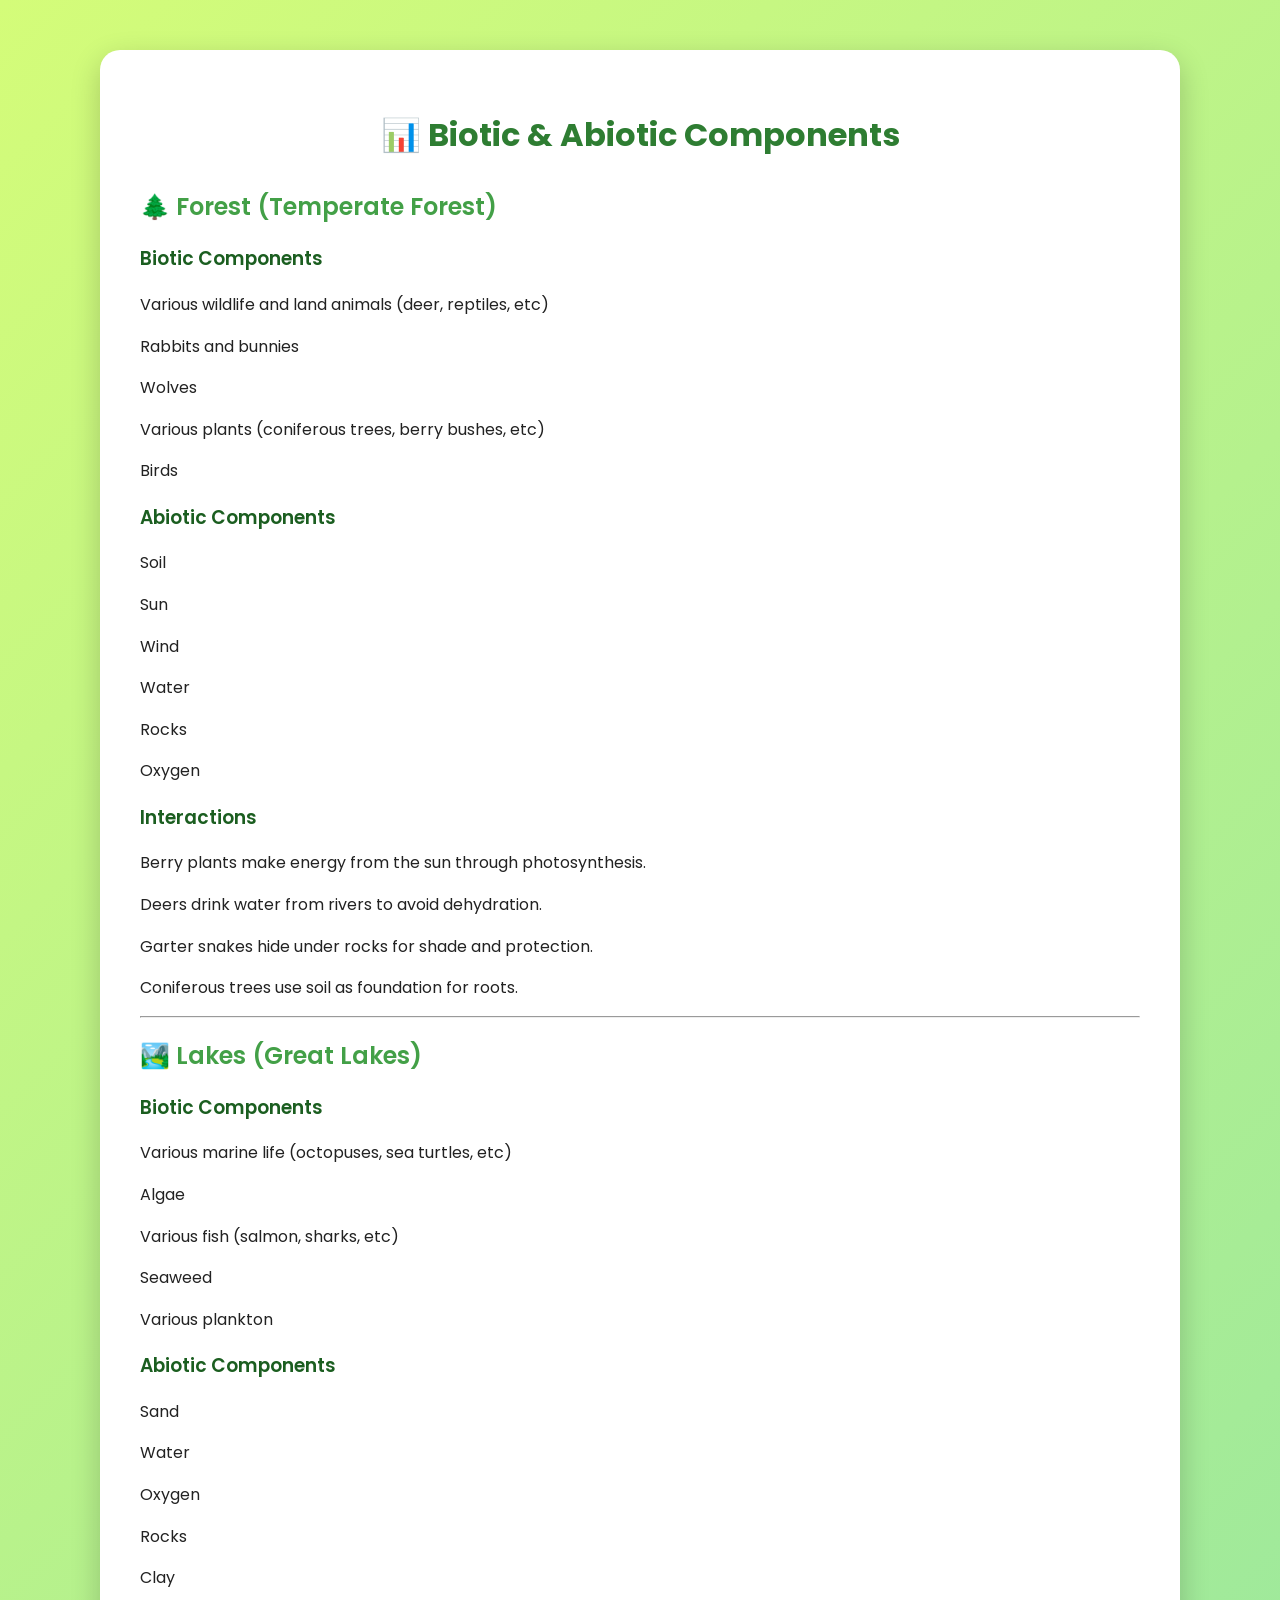
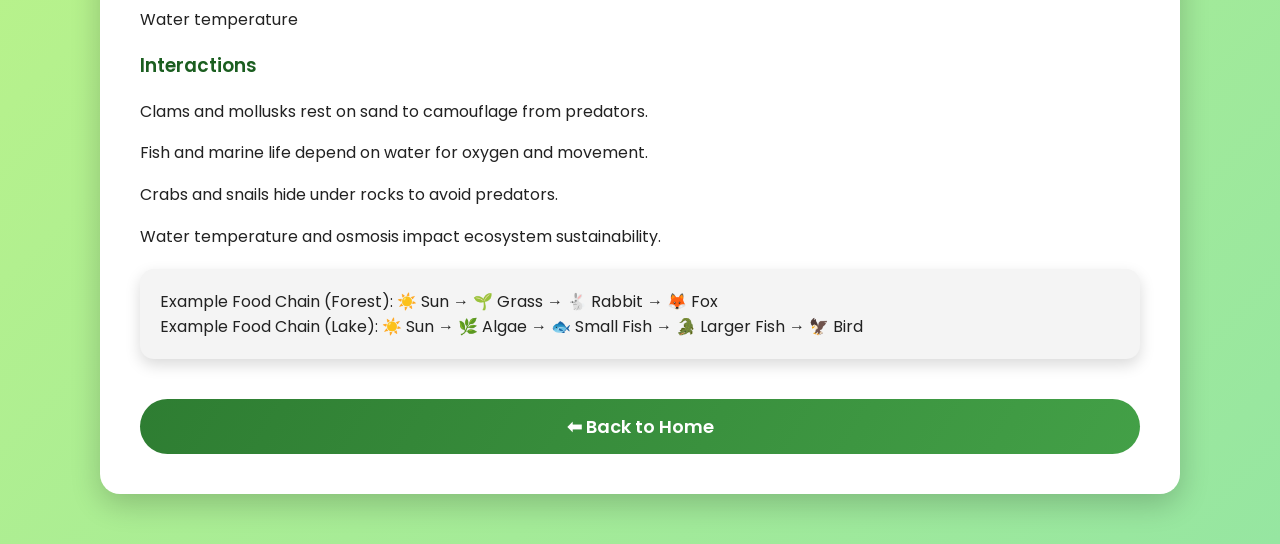
==== biotic-abiotic.html @ dba37747 "Create biotic-abiotic.html" ====
<!DOCTYPE html>
<html lang="en">
<head>
<meta charset="UTF-8">
<meta name="viewport" content="width=device-width, initial-scale=1.0">
<title>Biotic & Abiotic Components</title>

<!-- Google Font -->
<link href="https://fonts.googleapis.com/css2?family=Poppins:wght@400;600;700&display=swap" rel="stylesheet">

<!-- Link to your main CSS -->
<link rel="stylesheet" href="style.css">

<style>
/* Specific card-style container for this page */
.container {
  max-width: 1000px;
  margin: 50px auto;
  background: white;
  padding: 40px;
  border-radius: 20px;
  box-shadow: 0 10px 30px rgba(0,0,0,0.2);
  text-align: left;
}

h1 {
  font-family: 'Poppins', sans-serif;
  font-weight: 700;
  text-align: center;
  color: #2e7d32;
  margin-bottom: 30px;
}

h2 {
  font-family: 'Poppins', sans-serif;
  font-weight: 600;
  color: #43a047;
}

h3 {
  font-family: 'Poppins', sans-serif;
  font-weight: 600;
  color: #1b5e20;
}

p {
  font-family: 'Poppins', sans-serif;
  line-height: 1.6;
  margin-bottom: 15px;
  font-size: 16px;
}

.food-chain {
  background: #f4f4f4;
  padding: 20px;
  border-radius: 14px;
  box-shadow: 0 6px 15px rgba(0,0,0,0.15);
  margin-top: 20px;
}

.back-button {
  display: block;
  margin: 40px auto 0 auto;
  text-align: center;
  padding: 14px 28px;
  background: linear-gradient(120deg, #2e7d32, #43a047);
  color: white;
  font-weight: 600;
  font-size: 18px;
  border-radius: 30px;
  text-decoration: none;
  transition: transform 0.3s, box-shadow 0.3s;
}
.back-button:hover {
  transform: translateY(-4px);
  box-shadow: 0 12px 25px rgba(0,0,0,0.25);
}
</style>

</head>
<body>

<div class="container">
  <h1>📊 Biotic & Abiotic Components</h1>

  <h2>🌲 Forest (Temperate Forest)</h2>
  <h3>Biotic Components</h3>
  <p>Various wildlife and land animals (deer, reptiles, etc)</p>
  <p>Rabbits and bunnies</p>
  <p>Wolves</p>
  <p>Various plants (coniferous trees, berry bushes, etc)</p>
  <p>Birds</p>

  <h3>Abiotic Components</h3>
  <p>Soil</p>
  <p>Sun</p>
  <p>Wind</p>
  <p>Water</p>
  <p>Rocks</p>
  <p>Oxygen</p>

  <h3>Interactions</h3>
  <p>Berry plants make energy from the sun through photosynthesis.</p>
  <p>Deers drink water from rivers to avoid dehydration.</p>
  <p>Garter snakes hide under rocks for shade and protection.</p>
  <p>Coniferous trees use soil as foundation for roots.</p>

  <hr>

  <h2>🏞️ Lakes (Great Lakes)</h2>
  <h3>Biotic Components</h3>
  <p>Various marine life (octopuses, sea turtles, etc)</p>
  <p>Algae</p>
  <p>Various fish (salmon, sharks, etc)</p>
  <p>Seaweed</p>
  <p>Various plankton</p>

  <h3>Abiotic Components</h3>
  <p>Sand</p>
  <p>Water</p>
  <p>Oxygen</p>
  <p>Rocks</p>
  <p>Clay</p>
  <p>Water temperature</p>

  <h3>Interactions</h3>
  <p>Clams and mollusks rest on sand to camouflage from predators.</p>
  <p>Fish and marine life depend on water for oxygen and movement.</p>
  <p>Crabs and snails hide under rocks to avoid predators.</p>
  <p>Water temperature and osmosis impact ecosystem sustainability.</p>

  <div class="food-chain">
    Example Food Chain (Forest): ☀️ Sun → 🌱 Grass → 🐇 Rabbit → 🦊 Fox<br>
    Example Food Chain (Lake): ☀️ Sun → 🌿 Algae → 🐟 Small Fish → 🐊 Larger Fish → 🦅 Bird
  </div>

  <a class="back-button" href="index.html">⬅ Back to Home</a>
</div>

</body>
</html>
---- style.css ----
/* GOOGLE FONT */
@import url('https://fonts.googleapis.com/css2?family=Poppins:wght@400;600;700&display=swap');

body{
  margin:0;
  font-family:'Poppins', sans-serif;
  background:linear-gradient(135deg,#d4fc79,#96e6a1);
  color:#222;
  transition:0.4s;
}

/* NIGHT MODE */
body.night{
  background:linear-gradient(135deg,#0f2027,#203a43,#2c5364);
  color:#f0f0f0;
}

/* NIGHT MODE BUTTON */
#nightToggle{
  position:fixed;
  top:15px;
  right:15px;
  padding:10px 16px;
  border:none;
  border-radius:10px;
  background:#333;
  color:white;
  cursor:pointer;
  z-index:1000;
}

/* HEADER */
header{
  text-align:center;
  padding:60px 20px;
  background:linear-gradient(120deg,#2e7d32,#66bb6a);
  color:white;
}
header h1{font-size:52px;margin:0;}
header p{font-size:20px;opacity:0.9;}

/* NAVIGATION */
nav{
  display:flex;
  justify-content:center;
  gap:40px;
  background:#1b5e20;
  padding:15px;
}
nav a{
  color:white;
  text-decoration:none;
  font-weight:600;
}
nav a:hover{color:#c8e6c9;}

/* SECTIONS */
section{
  padding:60px 20px;
  max-width:1000px;
  margin:auto;
  text-align:center;
}
section h2{font-size:36px;margin-bottom:20px;}

/* CARDS */
.card-container{
  display:flex;
  justify-content:center;
  gap:30px;
  flex-wrap:wrap;
  margin-top:30px;
}
.card{
  background:white;
  border-radius:12px;
  padding:25px;
  width:220px;
  height:220px;  /* all cards same size */
  box-shadow:0 8px 20px rgba(0,0,0,0.15);
  display:flex;
  flex-direction:column;
  justify-content:center;
  align-items:center;
  text-align:center;
  transition:0.3s;
}
.card:hover{transform:translateY(-8px);}
.card h3{margin-bottom:10px;min-height:48px;}
.card-container a{text-decoration:none;color:inherit;display:block;}

/* FOOD CHAIN */
.foodchain{
  font-size:24px;
  background:white;
  padding:20px 30px;
  border-radius:12px;
  display:inline-block;
  box-shadow:0 6px 15px rgba(0,0,0,0.2);
}

/* SIMULATOR */
#output{
  white-space:pre-line;
  text-align:left;
  margin:25px auto;
  max-width:800px;
  background:#f4f4f4;
  padding:18px;
  border-radius:10px;
  max-height:260px;
  overflow-y:auto;
  font-size:14px;
}
canvas{
  background:white;
  margin-top:25px;
  border-radius:12px;
  box-shadow:0 6px 15px rgba(0,0,0,0.2);
}

/* BUTTONS */
button{
  margin-top:20px;
  padding:14px 24px;
  border:none;
  border-radius:10px;
  background:#43a047;
  color:white;
  font-size:16px;
  cursor:pointer;
  font-weight:600;
}
button:hover{background:#2e7d32;}

/* FOOTER */
footer{
  margin-top:60px;
  background:#1b5e20;
  color:white;
  padding:20px;
  text-align:center;
}

/* ANIMATIONS */
.birds,.fish,.waves{
  position:fixed;
  font-size:30px;
  opacity:0.8;
  pointer-events:none;
}
.birds{top:50px;animation:fly 25s linear infinite;}
.fish{bottom:120px;animation:swim 30s linear infinite;}
.waves{bottom:20px;animation:waves 4s ease-in-out infinite alternate;}

@keyframes fly{from{left:-200px;}to{left:110%;}}
@keyframes swim{from{left:110%;}to{left:-200px;}}
@keyframes waves{from{transform:translateX(-20px);}to{transform:translateX(20px);}}

/* REMOVE LINK LOOK FROM INFO CARD */
.card-container a {
  text-decoration: none;
  color: inherit;
}

/* Optional subtle highlight */
.info-card {
  background: linear-gradient(135deg, #ffffff, #f1f8e9);
}
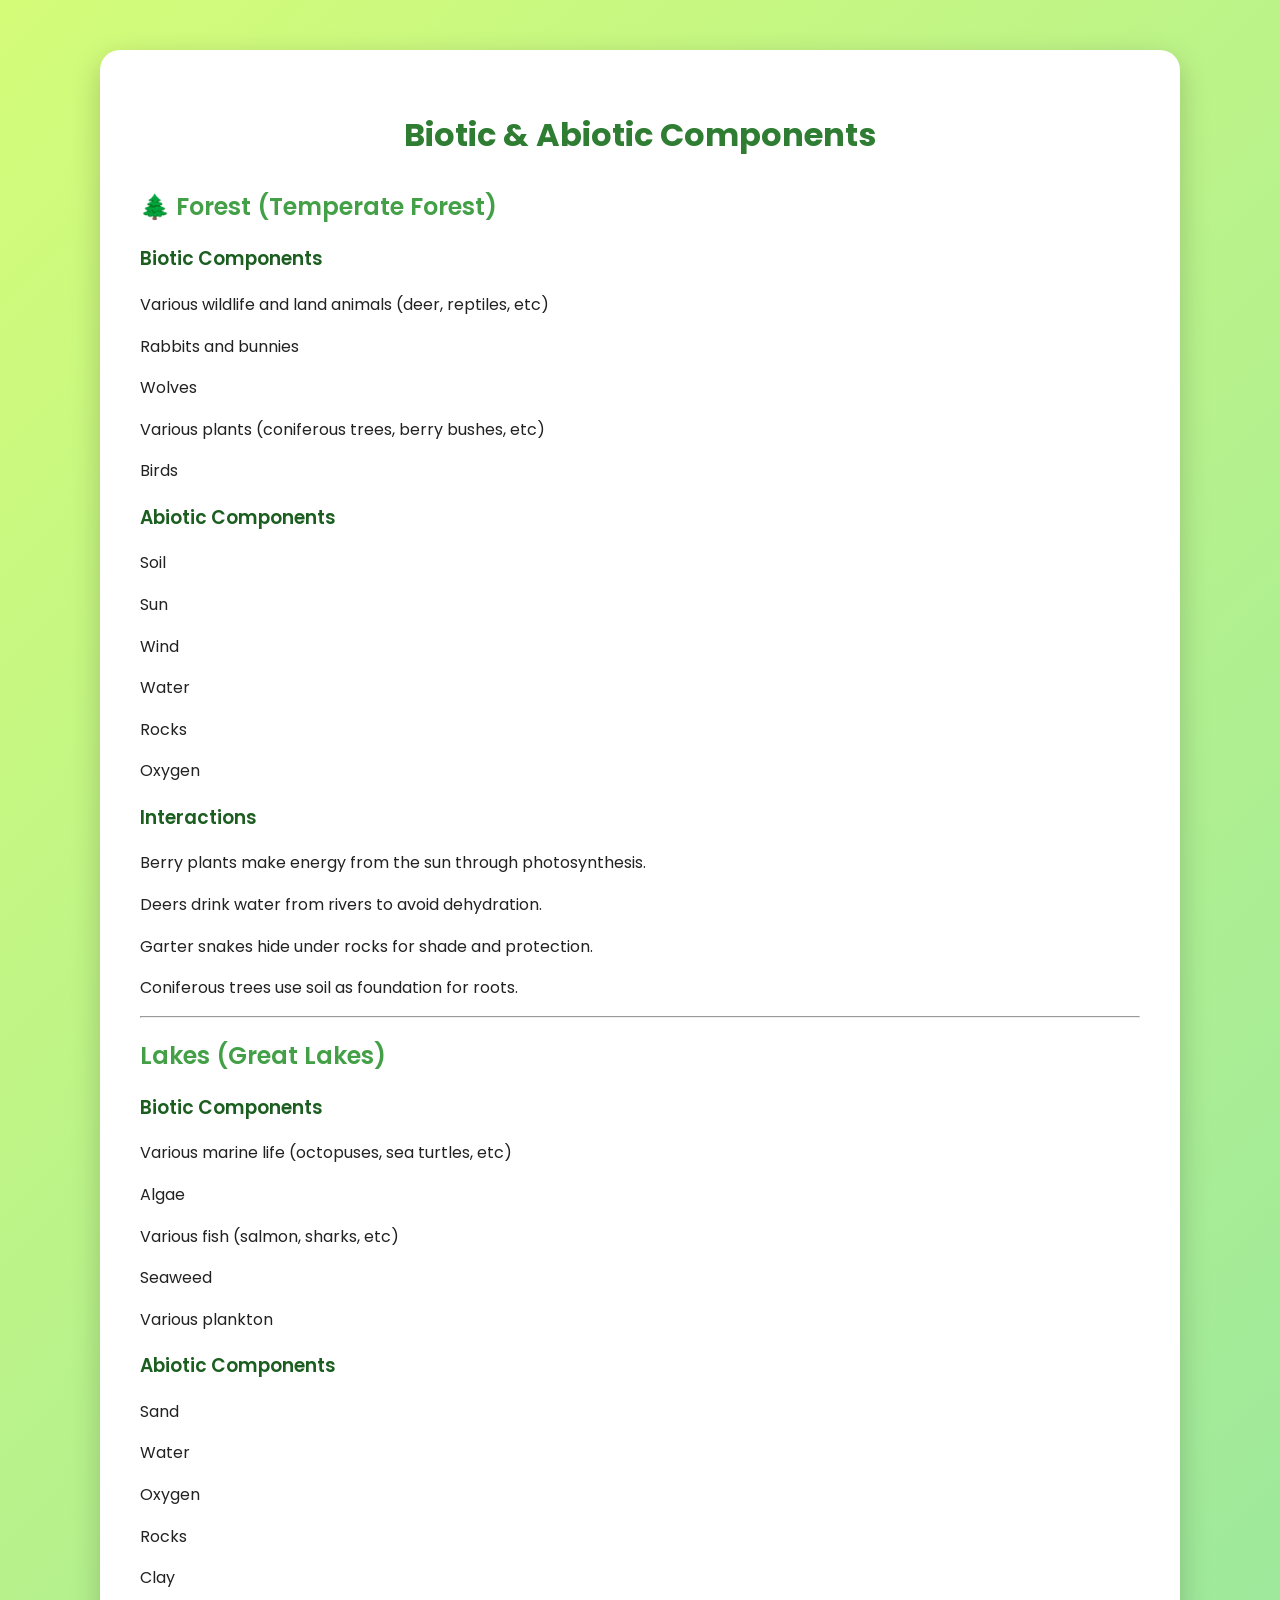
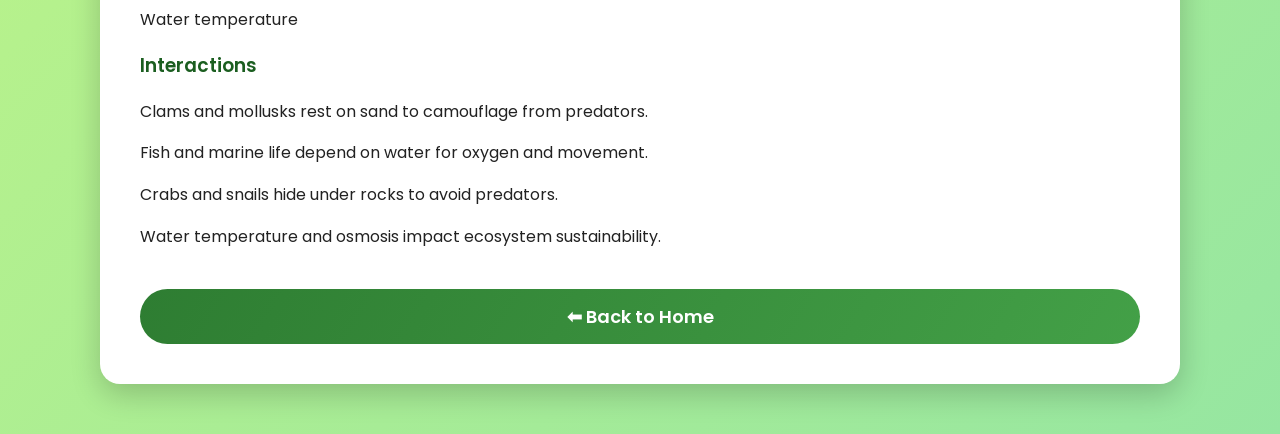
==== commit bb5b7ada: "Update biotic-abiotic.html" ====
--- a/biotic-abiotic.html
+++ b/biotic-abiotic.html
@@ -81,7 +81,7 @@
 <body>
 
 <div class="container">
-  <h1>📊 Biotic & Abiotic Components</h1>
+  <h1> Biotic & Abiotic Components</h1>
 
   <h2>🌲 Forest (Temperate Forest)</h2>
   <h3>Biotic Components</h3>
@@ -107,7 +107,7 @@
 
   <hr>
 
-  <h2>🏞️ Lakes (Great Lakes)</h2>
+  <h2> Lakes (Great Lakes)</h2>
   <h3>Biotic Components</h3>
   <p>Various marine life (octopuses, sea turtles, etc)</p>
   <p>Algae</p>
@@ -129,10 +129,6 @@
   <p>Crabs and snails hide under rocks to avoid predators.</p>
   <p>Water temperature and osmosis impact ecosystem sustainability.</p>
 
-  <div class="food-chain">
-    Example Food Chain (Forest): ☀️ Sun → 🌱 Grass → 🐇 Rabbit → 🦊 Fox<br>
-    Example Food Chain (Lake): ☀️ Sun → 🌿 Algae → 🐟 Small Fish → 🐊 Larger Fish → 🦅 Bird
-  </div>
 
   <a class="back-button" href="index.html">⬅ Back to Home</a>
 </div>
